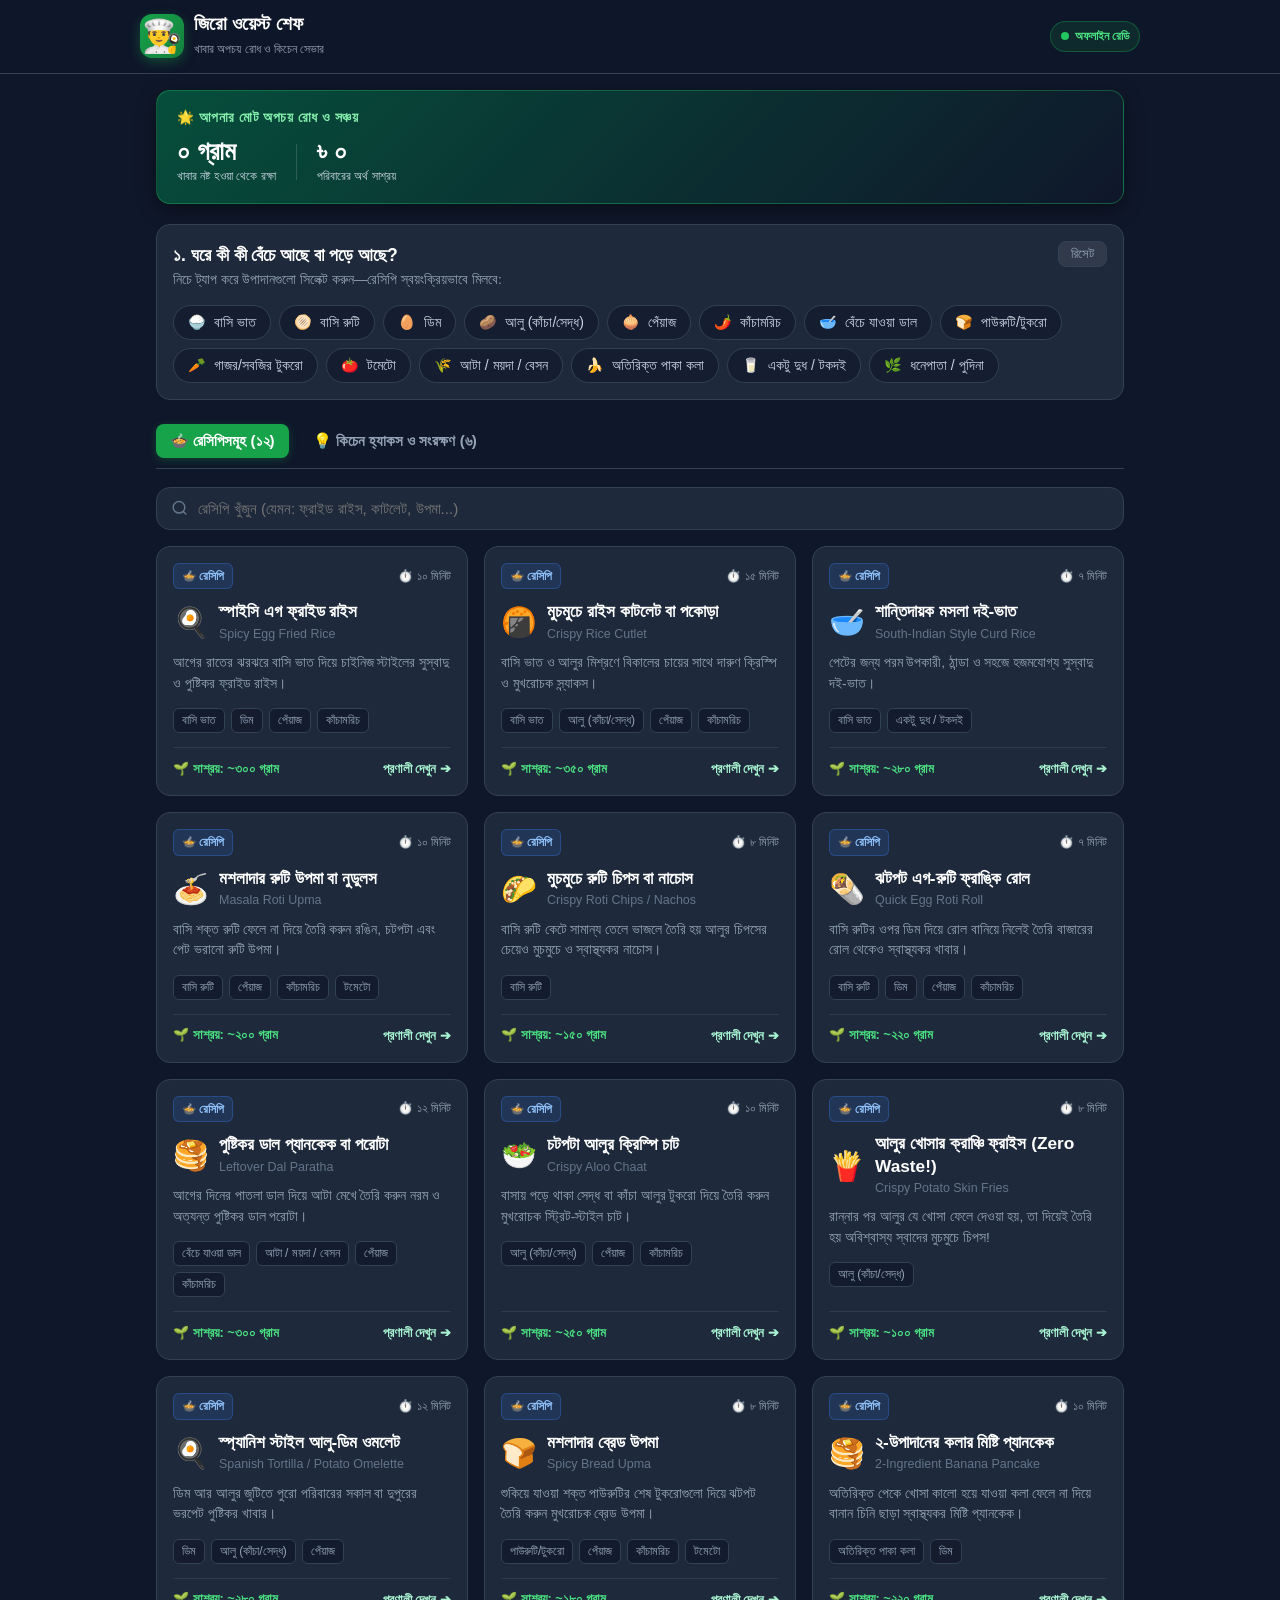
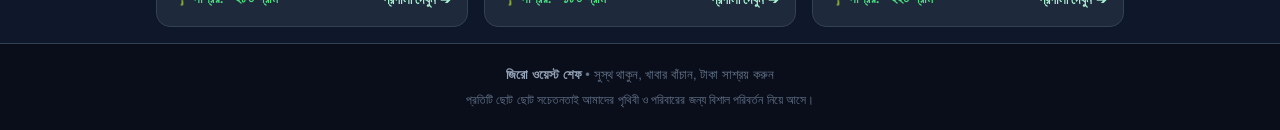
==== 2_ZeroWasteChef_App/index.html @ a6c72827 "feat: complete progressive web apps suite (FirstAid, ZeroWasteChef, WattSaver)" ====
<!DOCTYPE html>
<html lang="bn">
<head>
  <meta charset="UTF-8">
  <meta name="viewport" content="width=device-width, initial-scale=1.0, maximum-scale=1.0, user-scalable=no, viewport-fit=cover">
  <meta name="theme-color" content="#16a34a">
  <meta name="apple-mobile-web-app-capable" content="yes">
  <meta name="apple-mobile-web-app-status-bar-style" content="black-translucent">
  <meta name="description" content="বেঁচে যাওয়া খাবার দিয়ে ঝটপট পুষ্টিকর রেসিপি তৈরি ও অর্থ সাশ্রয়ের স্মার্ট নির্দেশিকা। ইন্টারনেট ছাড়াই সম্পূর্ণ অফলাইন।">
  <title>জিরো ওয়েস্ট শেফ | খাবার অপচয় রোধ ও রেসিপি</title>

  <!-- PWA Manifest & Icons -->
  <link rel="manifest" href="manifest.json">
  <link rel="icon" type="image/svg+xml" href="icons/favicon.svg">
  <link rel="apple-touch-icon" href="icons/icon-192.png">

  <!-- Stylesheet -->
  <link rel="stylesheet" href="style.css">
</head>
<body>
  <!-- Header Navigation -->
  <header class="app-header">
    <div class="header-container">
      <div class="logo-area">
        <div class="logo-icon">👨‍🍳</div>
        <div class="logo-text">
          <h1>জিরো ওয়েস্ট শেফ</h1>
          <span class="tagline">খাবার অপচয় রোধ ও কিচেন সেভার</span>
        </div>
      </div>

      <div class="header-actions">
        <span class="eco-badge" id="offlineBadge" title="ইন্টারনেট ছাড়াই চলবে">
          <span class="pulse-dot"></span> অফলাইন রেডি
        </span>
        <button id="installBtn" class="btn-install" style="display: none;">
          <svg width="16" height="16" viewBox="0 0 24 24" fill="none" stroke="currentColor" stroke-width="2">
            <path d="M21 15v4a2 2 0 0 1-2 2H5a2 2 0 0 1-2-2v-4"></path>
            <polyline points="7 10 12 15 17 10"></polyline>
            <line x1="12" y1="15" x2="12" y2="3"></line>
          </svg>
          <span>ইনস্টল</span>
        </button>
      </div>
    </div>
  </header>

  <main class="main-content">
    <!-- Lifetime Savings Card -->
    <section class="savings-banner">
      <div class="savings-card">
        <div class="savings-info">
          <span class="savings-label">🌟 আপনার মোট অপচয় রোধ ও সঞ্চয়</span>
          <div class="savings-numbers">
            <div class="stat-item">
              <span class="stat-value" id="totalGramsSaved">০ গ্রাম</span>
              <span class="stat-sub">খাবার নষ্ট হওয়া থেকে রক্ষা</span>
            </div>
            <div class="stat-divider"></div>
            <div class="stat-item">
              <span class="stat-value" id="totalTakaSaved">৳ ০</span>
              <span class="stat-sub">পরিবারের অর্থ সাশ্রয়</span>
            </div>
          </div>
        </div>
      </div>
    </section>

    <!-- Step 1: Ingredient Picker -->
    <section class="pantry-section">
      <div class="section-head">
        <div>
          <h2>১. ঘরে কী কী বেঁচে আছে বা পড়ে আছে?</h2>
          <p class="section-sub">নিচে ট্যাপ করে উপাদানগুলো সিলেক্ট করুন—রেসিপি স্বয়ংক্রিয়ভাবে মিলবে:</p>
        </div>
        <button id="resetIngredientsBtn" class="btn-reset" title="সব আনচেক করুন">রিসেট</button>
      </div>

      <!-- Ingredient Chips Grid -->
      <div class="ingredients-grid" id="ingredientsGrid">
        <!-- Rendered dynamically by app.js -->
      </div>

      <div class="selected-summary-bar" id="selectedSummaryBar" style="display: none;">
        <span id="selectedCountText">০টি উপকরণ নির্বাচিত</span>
        <span class="hint-text">নিচে রেসিপি দেখুন 👇</span>
      </div>
    </section>

    <!-- Main Navigation Tabs: Recipes vs Kitchen Hacks -->
    <div class="main-tabs">
      <button class="tab-btn active" id="tabRecipesBtn">🍲 রেসিপিসমূহ (<span id="recipeCountBadge">১২</span>)</button>
      <button class="tab-btn" id="tabHacksBtn">💡 কিচেন হ্যাকস ও সংরক্ষণ (৬)</button>
    </div>

    <!-- Section: Recipes List View -->
    <section class="recipes-section" id="recipesSection">
      <!-- Search & Filter Bar -->
      <div class="filter-bar">
        <div class="search-input-wrap">
          <svg class="search-icon" width="18" height="18" viewBox="0 0 24 24" fill="none" stroke="currentColor" stroke-width="2">
            <circle cx="11" cy="11" r="8"></circle>
            <line x1="21" y1="21" x2="16.65" y2="16.65"></line>
          </svg>
          <input type="search" id="recipeSearch" placeholder="রেসিপি খুঁজুন (যেমন: ফ্রাইড রাইস, কাটলেট, উপমা...)" autocomplete="off">
        </div>
      </div>

      <div class="recipes-grid" id="recipesGrid">
        <!-- Rendered dynamically by app.js -->
      </div>

      <!-- Empty State -->
      <div class="no-recipes" id="noRecipes" style="display: none;">
        <div class="no-recipes-icon">🔍</div>
        <h3>কোনো রেসিপি মেলেনি</h3>
        <p>অন্য কোনো উপাদান নির্বাচন করুন অথবা সব উপাদান রিসেট করে সমস্ত রেসিপি দেখুন।</p>
        <button class="btn-view-all" id="btnViewAll">সমস্ত রেসিপি দেখুন</button>
      </div>
    </section>

    <!-- Section: Kitchen Hacks View (Initially Hidden) -->
    <section class="hacks-section" id="hacksSection" style="display: none;">
      <div class="hacks-intro">
        <h3>খাবার দীর্ঘদিন ভালো রাখার ঘরোয়া জাদুকরী টিপস</h3>
        <p>সঠিক উপায়ে সংরক্ষণ করলে খাবার পচে না এবং অপচয় শতভাগ কমানো সম্ভব:</p>
      </div>
      <div class="hacks-grid" id="hacksGrid">
        <!-- Injected dynamically -->
      </div>
    </section>
  </main>

  <!-- Recipe Details Modal -->
  <div class="modal-overlay" id="recipeModal" aria-hidden="true">
    <div class="modal-card">
      <div class="modal-header">
        <div class="modal-title-wrap">
          <span class="modal-icon" id="modalRecipeIcon">🍳</span>
          <div>
            <h3 class="modal-title" id="modalRecipeTitle">স্পাইসি এগ ফ্রাইড রাইস</h3>
            <span class="modal-sub" id="modalRecipeSub">Spicy Egg Fried Rice</span>
          </div>
        </div>
        <button class="modal-close" id="modalCloseBtn">✕</button>
      </div>

      <div class="modal-meta-bar">
        <div class="meta-item">⏱️ <span id="modalRecipeTime">১০ মিনিট</span></div>
        <div class="meta-item">⚡ <span id="modalRecipeDiff">সহজ</span></div>
        <div class="meta-item highlight-green">🌱 <span id="modalRecipeSaved">৩০০ গ্রাম সাশ্রয়</span></div>
      </div>

      <!-- Audio Reader Bar -->
      <div class="modal-audio-bar">
        <span>🔊 বাংলায় রান্নার নিয়ম শুনুন:</span>
        <button id="recipeVoiceBtn" class="btn-voice">
          <span class="voice-btn-text">শুনুন</span>
        </button>
      </div>

      <div class="modal-body">
        <p class="recipe-desc" id="modalRecipeDesc"></p>

        <!-- Required Ingredients -->
        <div class="recipe-block">
          <h4>🛒 প্রয়োজনীয় উপকরণ:</h4>
          <ul class="ingredients-needed-list" id="modalIngredientsList"></ul>
        </div>

        <!-- Step by Step instructions -->
        <div class="recipe-block">
          <h4>👨‍🍳 ধাপে ধাপে তৈরির নিয়ম:</h4>
          <ol class="steps-ordered-list" id="modalStepsList"></ol>
        </div>

        <!-- Pro Tip Box -->
        <div class="pro-tip-box" id="modalProTipBox">
          <strong>💡 শেফের স্পেশাল টিপ:</strong>
          <span id="modalProTipText"></span>
        </div>
      </div>

      <div class="modal-footer">
        <button class="btn-cook-done" id="btnCookDone">
          <span>🎉 আমি রান্না করেছি! (সাশ্রয় পয়েন্ট যোগ করুন)</span>
        </button>
      </div>
    </div>
  </div>

  <!-- PWA Install Banner -->
  <div class="install-banner" id="installBanner" style="display: none;">
    <div class="install-banner-content">
      <img src="icons/icon-192.png" alt="App Icon" class="install-banner-img">
      <div>
        <strong>মোবাইলে অ্যাপ ইনস্টল করুন</strong>
        <p>ইন্টারনেট ছাড়াই এক ক্লিকে কিচেনে ব্যবহারের জন্য</p>
      </div>
    </div>
    <div class="install-banner-actions">
      <button id="bannerInstallBtn" class="btn-banner-install">ইনস্টল</button>
      <button id="bannerDismissBtn" class="btn-banner-dismiss">পরে</button>
    </div>
  </div>

  <!-- Success Toast Notification -->
  <div class="toast-notice" id="toastNotice"></div>

  <!-- Footer -->
  <footer class="app-footer">
    <p><strong>জিরো ওয়েস্ট শেফ</strong> • সুস্থ থাকুন, খাবার বাঁচান, টাকা সাশ্রয় করুন</p>
    <p class="disclaimer">প্রতিটি ছোট ছোট সচেতনতাই আমাদের পৃথিবী ও পরিবারের জন্য বিশাল পরিবর্তন নিয়ে আসে।</p>
  </footer>

  <!-- Scripts -->
  <script src="recipes.js"></script>
  <script src="app.js"></script>
</body>
</html>
---- 2_ZeroWasteChef_App/style.css ----
/* --- Root Theme & Design Tokens --- */
:root {
  --primary: #16a34a;
  --primary-dark: #15803d;
  --primary-light: #dcfce7;
  --accent: #f59e0b;
  --accent-light: #fef3c7;

  --bg-dark: #0f172a;
  --bg-card: #1e293b;
  --bg-card-hover: #334155;
  --border-color: #334155;
  
  --text-main: #f8fafc;
  --text-muted: #94a3b8;
  --text-dim: #64748b;

  --radius-sm: 8px;
  --radius-md: 14px;
  --radius-lg: 20px;
  --font-family: 'Hind Siliguri', 'Kalpurush', 'SolaimanLipi', -apple-system, BlinkMacSystemFont, 'Segoe UI', Roboto, sans-serif;
}

/* --- Reset & Global --- */
* {
  box-sizing: border-box;
  margin: 0;
  padding: 0;
  -webkit-tap-highlight-color: rgba(22, 163, 74, 0.2);
  touch-action: manipulation;
}

html {
  overscroll-behavior-y: contain;
}

body {
  font-family: var(--font-family);
  background-color: var(--bg-dark);
  color: var(--text-main);
  line-height: 1.6;
  min-height: 100vh;
  min-height: -webkit-fill-available;
  display: flex;
  flex-direction: column;
  padding-bottom: env(safe-area-inset-bottom);
}

/* --- Header --- */
.app-header {
  background: rgba(15, 23, 42, 0.95);
  backdrop-filter: blur(12px);
  position: sticky;
  top: 0;
  z-index: 100;
  border-bottom: 1px solid var(--border-color);
  padding: 12px 16px;
}

.header-container {
  max-width: 1000px;
  margin: 0 auto;
  display: flex;
  align-items: center;
  justify-content: space-between;
}

.logo-area {
  display: flex;
  align-items: center;
  gap: 10px;
}

.logo-icon {
  font-size: 2rem;
  width: 44px;
  height: 44px;
  background: linear-gradient(135deg, var(--primary), var(--primary-dark));
  border-radius: 12px;
  display: flex;
  align-items: center;
  justify-content: center;
  box-shadow: 0 4px 12px rgba(22, 163, 74, 0.35);
}

.logo-text h1 {
  font-size: 1.2rem;
  font-weight: 700;
  color: white;
  line-height: 1.2;
}

.logo-text .tagline {
  font-size: 0.78rem;
  color: var(--text-muted);
}

.header-actions {
  display: flex;
  align-items: center;
  gap: 10px;
}

.eco-badge {
  display: inline-flex;
  align-items: center;
  gap: 6px;
  background: rgba(22, 163, 74, 0.15);
  border: 1px solid rgba(22, 163, 74, 0.4);
  color: #4ade80;
  font-size: 0.75rem;
  font-weight: 600;
  padding: 5px 10px;
  border-radius: 20px;
}

.pulse-dot {
  width: 8px;
  height: 8px;
  background-color: #22c55e;
  border-radius: 50%;
  animation: pulse 2s infinite;
}

@keyframes pulse {
  0% { transform: scale(0.9); opacity: 0.8; }
  50% { transform: scale(1.3); opacity: 1; }
  100% { transform: scale(0.9); opacity: 0.8; }
}

.btn-install {
  display: inline-flex;
  align-items: center;
  gap: 6px;
  background: var(--primary);
  color: white;
  border: none;
  font-family: inherit;
  font-size: 0.82rem;
  font-weight: 600;
  padding: 6px 14px;
  border-radius: 20px;
  cursor: pointer;
  box-shadow: 0 2px 8px rgba(22, 163, 74, 0.3);
}

/* --- Main Layout --- */
.main-content {
  flex: 1;
  max-width: 1000px;
  margin: 0 auto;
  width: 100%;
  padding: 16px;
}

/* --- Savings Banner --- */
.savings-banner {
  margin-bottom: 20px;
}

.savings-card {
  background: linear-gradient(135deg, #064e3b, #0f172a);
  border: 1px solid rgba(34, 197, 94, 0.35);
  border-radius: var(--radius-md);
  padding: 16px 20px;
  box-shadow: 0 6px 20px rgba(0, 0, 0, 0.4);
}

.savings-label {
  font-size: 0.85rem;
  font-weight: 600;
  color: #86efac;
  text-transform: uppercase;
  letter-spacing: 0.5px;
  display: block;
  margin-bottom: 8px;
}

.savings-numbers {
  display: flex;
  align-items: center;
  gap: 20px;
  flex-wrap: wrap;
}

.stat-item {
  display: flex;
  flex-direction: column;
}

.stat-value {
  font-size: 1.6rem;
  font-weight: 800;
  color: #ffffff;
  line-height: 1.2;
}

.stat-sub {
  font-size: 0.78rem;
  color: #cbd5e1;
}

.stat-divider {
  width: 1px;
  height: 36px;
  background: rgba(255, 255, 255, 0.15);
}

/* --- Pantry & Ingredients Selector --- */
.pantry-section {
  background: var(--bg-card);
  border: 1px solid var(--border-color);
  border-radius: var(--radius-md);
  padding: 16px;
  margin-bottom: 24px;
}

.section-head {
  display: flex;
  align-items: flex-start;
  justify-content: space-between;
  gap: 10px;
  margin-bottom: 14px;
}

.section-head h2 {
  font-size: 1.1rem;
  color: white;
  font-weight: 600;
}

.section-sub {
  font-size: 0.85rem;
  color: var(--text-muted);
}

.btn-reset {
  background: rgba(255, 255, 255, 0.08);
  color: var(--text-muted);
  border: 1px solid var(--border-color);
  font-family: inherit;
  font-size: 0.8rem;
  padding: 4px 12px;
  border-radius: 8px;
  cursor: pointer;
  flex-shrink: 0;
}

.btn-reset:hover {
  background: rgba(239, 68, 68, 0.2);
  color: #f87171;
  border-color: rgba(239, 68, 68, 0.4);
}

.ingredients-grid {
  display: flex;
  flex-wrap: wrap;
  gap: 8px;
}

.ing-chip {
  background: rgba(15, 23, 42, 0.6);
  border: 1.5px solid var(--border-color);
  color: #cbd5e1;
  border-radius: 30px;
  padding: 8px 14px;
  font-family: inherit;
  font-size: 0.88rem;
  font-weight: 500;
  cursor: pointer;
  display: inline-flex;
  align-items: center;
  gap: 8px;
  transition: all 0.18s ease;
  user-select: none;
}

.ing-chip:hover {
  border-color: rgba(34, 197, 94, 0.5);
  background: rgba(34, 197, 94, 0.08);
}

.ing-chip.selected {
  background: var(--primary);
  border-color: var(--primary);
  color: white;
  font-weight: 600;
  box-shadow: 0 2px 10px rgba(22, 163, 74, 0.4);
}

.ing-chip .chip-check {
  font-size: 0.75rem;
  background: rgba(255, 255, 255, 0.25);
  width: 18px;
  height: 18px;
  border-radius: 50%;
  display: none;
  align-items: center;
  justify-content: center;
}

.ing-chip.selected .chip-check {
  display: inline-flex;
}

.selected-summary-bar {
  margin-top: 14px;
  background: rgba(22, 163, 74, 0.12);
  border: 1px solid rgba(22, 163, 74, 0.3);
  padding: 8px 12px;
  border-radius: var(--radius-sm);
  display: flex;
  align-items: center;
  justify-content: space-between;
  font-size: 0.85rem;
  color: #86efac;
  font-weight: 600;
}

.hint-text {
  font-size: 0.8rem;
  color: #cbd5e1;
  font-weight: normal;
}

/* --- Main Tabs --- */
.main-tabs {
  display: flex;
  gap: 10px;
  margin-bottom: 18px;
  border-bottom: 1px solid var(--border-color);
  padding-bottom: 10px;
}

.tab-btn {
  background: transparent;
  color: var(--text-muted);
  border: none;
  font-family: inherit;
  font-size: 0.95rem;
  font-weight: 600;
  padding: 8px 14px;
  border-radius: 8px;
  cursor: pointer;
  transition: all 0.2s;
}

.tab-btn:hover {
  color: white;
  background: rgba(255, 255, 255, 0.05);
}

.tab-btn.active {
  background: var(--primary);
  color: white;
  box-shadow: 0 2px 8px rgba(22, 163, 74, 0.3);
}

/* --- Filter & Search --- */
.filter-bar {
  margin-bottom: 16px;
}

.search-input-wrap {
  position: relative;
  display: flex;
  align-items: center;
  background: var(--bg-card);
  border: 1.5px solid var(--border-color);
  border-radius: var(--radius-md);
  padding: 6px 14px;
}

.search-input-wrap:focus-within {
  border-color: var(--primary);
  box-shadow: 0 0 0 3px rgba(22, 163, 74, 0.2);
}

.search-icon {
  color: var(--text-dim);
  margin-right: 10px;
}

.search-input-wrap input {
  width: 100%;
  background: transparent;
  border: none;
  outline: none;
  color: white;
  font-family: inherit;
  font-size: 0.95rem;
  padding: 6px 0;
}

/* --- Recipe Cards Grid --- */
.recipes-grid {
  display: grid;
  grid-template-columns: repeat(auto-fill, minmax(280px, 1fr));
  gap: 16px;
}

.recipe-card {
  background: var(--bg-card);
  border: 1.5px solid var(--border-color);
  border-radius: var(--radius-md);
  padding: 16px;
  display: flex;
  flex-direction: column;
  justify-content: space-between;
  cursor: pointer;
  transition: transform 0.2s, border-color 0.2s, box-shadow 0.2s;
  position: relative;
}

.recipe-card:hover {
  transform: translateY(-3px);
  border-color: rgba(34, 197, 94, 0.6);
  box-shadow: 0 6px 20px rgba(0, 0, 0, 0.4);
}

.card-badge-row {
  display: flex;
  align-items: center;
  justify-content: space-between;
  margin-bottom: 10px;
}

.match-badge {
  font-size: 0.72rem;
  font-weight: 700;
  padding: 3px 8px;
  border-radius: 6px;
}

.badge-full {
  background: rgba(34, 197, 94, 0.2);
  color: #4ade80;
  border: 1px solid rgba(34, 197, 94, 0.4);
}

.badge-partial {
  background: rgba(245, 158, 11, 0.2);
  color: #fbbf24;
  border: 1px solid rgba(245, 158, 11, 0.4);
}

.badge-all {
  background: rgba(59, 130, 246, 0.15);
  color: #93c5fd;
  border: 1px solid rgba(59, 130, 246, 0.3);
}

.time-badge {
  font-size: 0.75rem;
  color: var(--text-muted);
}

.recipe-header-title {
  display: flex;
  align-items: center;
  gap: 10px;
  margin-bottom: 8px;
}

.recipe-icon {
  font-size: 1.8rem;
}

.recipe-card h3 {
  font-size: 1.08rem;
  font-weight: 600;
  color: white;
  line-height: 1.3;
}

.recipe-sub {
  font-size: 0.78rem;
  color: var(--text-dim);
  display: block;
  margin-top: 2px;
}

.card-recipe-desc {
  font-size: 0.85rem;
  color: var(--text-muted);
  line-height: 1.5;
  margin-bottom: 14px;
}

.card-ingredients-tags {
  display: flex;
  flex-wrap: wrap;
  gap: 6px;
  margin-bottom: 14px;
}

.ing-tag {
  font-size: 0.75rem;
  padding: 2px 8px;
  border-radius: 6px;
  background: rgba(15, 23, 42, 0.7);
  border: 1px solid var(--border-color);
  color: #94a3b8;
}

.ing-tag.matched {
  background: rgba(34, 197, 94, 0.15);
  border-color: rgba(34, 197, 94, 0.4);
  color: #86efac;
  font-weight: 600;
}

.card-bottom-row {
  display: flex;
  align-items: center;
  justify-content: space-between;
  border-top: 1px solid rgba(255, 255, 255, 0.08);
  padding-top: 10px;
}

.savings-tag {
  font-size: 0.8rem;
  color: #4ade80;
  font-weight: 600;
}

.view-recipe-btn {
  font-size: 0.82rem;
  font-weight: 600;
  color: #a7f3d0;
  display: flex;
  align-items: center;
  gap: 4px;
}

/* --- Empty Results --- */
.no-recipes {
  text-align: center;
  padding: 40px 20px;
  background: var(--bg-card);
  border-radius: var(--radius-md);
  border: 1px dashed var(--border-color);
}

.no-recipes-icon {
  font-size: 2.5rem;
  margin-bottom: 10px;
}

.btn-view-all {
  margin-top: 14px;
  background: var(--primary);
  color: white;
  border: none;
  font-family: inherit;
  font-weight: 600;
  padding: 8px 18px;
  border-radius: var(--radius-sm);
  cursor: pointer;
}

/* --- Kitchen Hacks Grid --- */
.hacks-intro {
  margin-bottom: 16px;
}

.hacks-intro h3 {
  font-size: 1.15rem;
  color: white;
}

.hacks-intro p {
  font-size: 0.86rem;
  color: var(--text-muted);
}

.hacks-grid {
  display: grid;
  grid-template-columns: repeat(auto-fill, minmax(280px, 1fr));
  gap: 14px;
}

.hack-card {
  background: var(--bg-card);
  border: 1px solid var(--border-color);
  border-radius: var(--radius-md);
  padding: 16px;
  border-left: 4px solid var(--accent);
}

.hack-header {
  display: flex;
  align-items: center;
  gap: 10px;
  margin-bottom: 8px;
}

.hack-icon {
  font-size: 1.5rem;
}

.hack-header h4 {
  font-size: 1rem;
  color: white;
  font-weight: 600;
}

.hack-card p {
  font-size: 0.88rem;
  color: #cbd5e1;
  line-height: 1.5;
}

/* --- Recipe Modal --- */
.modal-overlay {
  position: fixed;
  inset: 0;
  background: rgba(0, 0, 0, 0.75);
  backdrop-filter: blur(8px);
  z-index: 1000;
  display: none;
  align-items: flex-end;
  justify-content: center;
  opacity: 0;
  transition: opacity 0.25s ease;
}

.modal-overlay.active {
  display: flex;
  opacity: 1;
}

.modal-card {
  background: #1e293b;
  width: 100%;
  max-width: 760px;
  max-height: 90vh;
  border-radius: 24px 24px 0 0;
  border: 1px solid var(--border-color);
  border-bottom: none;
  display: flex;
  flex-direction: column;
  overflow: hidden;
  transform: translateY(40px);
  transition: transform 0.25s cubic-bezier(0.16, 1, 0.3, 1);
  box-shadow: 0 -10px 30px rgba(0, 0, 0, 0.6);
  padding-bottom: env(safe-area-inset-bottom);
}

.modal-overlay.active .modal-card {
  transform: translateY(0);
}

@media (min-width: 768px) {
  .modal-overlay {
    align-items: center;
    padding: 20px;
  }
  .modal-card {
    border-radius: 20px;
    border-bottom: 1px solid var(--border-color);
    max-height: 85vh;
  }
}

.modal-header {
  padding: 16px 20px;
  background: #0f172a;
  border-bottom: 1px solid var(--border-color);
  display: flex;
  align-items: flex-start;
  justify-content: space-between;
}

.modal-title-wrap {
  display: flex;
  align-items: center;
  gap: 12px;
}

.modal-icon {
  font-size: 2.2rem;
  width: 52px;
  height: 52px;
  background: rgba(22, 163, 74, 0.15);
  border-radius: 14px;
  display: flex;
  align-items: center;
  justify-content: center;
  border: 1px solid rgba(22, 163, 74, 0.3);
}

.modal-title {
  font-size: 1.22rem;
  color: white;
  line-height: 1.3;
}

.modal-sub {
  font-size: 0.8rem;
  color: var(--text-dim);
}

.modal-close {
  background: var(--bg-card);
  border: 1px solid var(--border-color);
  color: var(--text-muted);
  width: 36px;
  height: 36px;
  border-radius: 50%;
  font-size: 1rem;
  cursor: pointer;
  display: flex;
  align-items: center;
  justify-content: center;
}

.modal-close:hover {
  background: #ef4444;
  color: white;
  border-color: #ef4444;
}

.modal-meta-bar {
  background: #172033;
  padding: 8px 20px;
  display: flex;
  gap: 16px;
  font-size: 0.85rem;
  color: #cbd5e1;
  border-bottom: 1px solid var(--border-color);
}

.meta-item.highlight-green {
  color: #4ade80;
  font-weight: 600;
}

.modal-audio-bar {
  background: #141d2e;
  padding: 8px 20px;
  border-bottom: 1px solid var(--border-color);
  display: flex;
  align-items: center;
  justify-content: space-between;
  font-size: 0.85rem;
  color: var(--text-muted);
}

.btn-voice {
  background: linear-gradient(135deg, var(--primary), var(--primary-dark));
  color: white;
  border: none;
  padding: 5px 14px;
  border-radius: 20px;
  font-family: inherit;
  font-size: 0.82rem;
  font-weight: 600;
  cursor: pointer;
}

.modal-body {
  padding: 20px;
  overflow-y: auto;
  flex: 1;
  display: flex;
  flex-direction: column;
  gap: 18px;
}

.recipe-desc {
  font-size: 0.92rem;
  color: #cbd5e1;
  background: rgba(15, 23, 42, 0.5);
  padding: 10px 14px;
  border-radius: var(--radius-sm);
  border-left: 3px solid var(--primary);
}

.recipe-block h4 {
  font-size: 1rem;
  color: white;
  margin-bottom: 8px;
}

.ingredients-needed-list {
  list-style: none;
  display: flex;
  flex-direction: column;
  gap: 6px;
  font-size: 0.9rem;
  color: #e2e8f0;
}

.ingredients-needed-list li {
  position: relative;
  padding-left: 20px;
}

.ingredients-needed-list li::before {
  content: "•";
  position: absolute;
  left: 6px;
  color: #4ade80;
  font-size: 1.2rem;
  line-height: 1;
}

.steps-ordered-list {
  padding-left: 20px;
  display: flex;
  flex-direction: column;
  gap: 8px;
  font-size: 0.9rem;
  color: #e2e8f0;
}

.steps-ordered-list li::marker {
  color: #4ade80;
  font-weight: 700;
}

.pro-tip-box {
  background: rgba(245, 158, 11, 0.12);
  border: 1px solid rgba(245, 158, 11, 0.3);
  padding: 12px 14px;
  border-radius: var(--radius-sm);
  font-size: 0.88rem;
  color: #fde68a;
}

.pro-tip-box strong {
  display: block;
  margin-bottom: 2px;
  color: #fbbf24;
}

.modal-footer {
  padding: 14px 20px;
  background: #0f172a;
  border-top: 1px solid var(--border-color);
}

.btn-cook-done {
  width: 100%;
  background: linear-gradient(135deg, var(--primary), var(--primary-dark));
  color: white;
  border: none;
  font-family: inherit;
  font-size: 0.98rem;
  font-weight: 700;
  padding: 12px;
  border-radius: var(--radius-sm);
  cursor: pointer;
  box-shadow: 0 4px 14px rgba(22, 163, 74, 0.4);
  transition: transform 0.15s;
}

.btn-cook-done:hover {
  transform: translateY(-2px);
}

/* --- Double-Back Toast & Success Notices --- */
.toast-notice {
  position: fixed;
  bottom: 85px;
  left: 50%;
  transform: translateX(-50%) translateY(20px);
  background: rgba(15, 23, 42, 0.95);
  border: 1.5px solid var(--primary);
  color: #ffffff;
  padding: 10px 22px;
  border-radius: 30px;
  font-size: 0.9rem;
  font-weight: 600;
  box-shadow: 0 10px 30px rgba(0, 0, 0, 0.7);
  z-index: 9999;
  opacity: 0;
  pointer-events: none;
  transition: opacity 0.25s ease, transform 0.25s cubic-bezier(0.16, 1, 0.3, 1);
  white-space: nowrap;
  backdrop-filter: blur(10px);
}

.toast-notice.show {
  opacity: 1;
  transform: translateX(-50%) translateY(0);
}

/* --- PWA Install Banner --- */
.install-banner {
  position: fixed;
  bottom: 16px;
  left: 16px;
  right: 16px;
  max-width: 500px;
  margin: 0 auto;
  background: #1e293b;
  border: 1px solid var(--primary);
  border-radius: var(--radius-md);
  padding: 12px 16px;
  display: flex;
  align-items: center;
  justify-content: space-between;
  box-shadow: 0 8px 30px rgba(0, 0, 0, 0.6);
  z-index: 99;
}

.install-banner-content {
  display: flex;
  align-items: center;
  gap: 12px;
}

.install-banner-img {
  width: 44px;
  height: 44px;
  border-radius: 10px;
}

.install-banner-content strong {
  font-size: 0.95rem;
  color: white;
  display: block;
}

.install-banner-content p {
  font-size: 0.78rem;
  color: var(--text-muted);
}

.install-banner-actions {
  display: flex;
  gap: 8px;
}

.btn-banner-install {
  background: var(--primary);
  color: white;
  border: none;
  font-family: inherit;
  font-size: 0.85rem;
  font-weight: 600;
  padding: 6px 14px;
  border-radius: var(--radius-sm);
  cursor: pointer;
}

.btn-banner-dismiss {
  background: transparent;
  color: var(--text-dim);
  border: none;
  font-family: inherit;
  font-size: 0.82rem;
  padding: 6px 8px;
  cursor: pointer;
}

/* --- Footer --- */
.app-footer {
  margin-top: auto;
  background: #090e1a;
  border-top: 1px solid var(--border-color);
  padding: 20px 16px;
  text-align: center;
  font-size: 0.82rem;
  color: var(--text-dim);
}

.app-footer strong {
  color: var(--text-muted);
}

.disclaimer {
  margin-top: 6px;
  font-size: 0.75rem;
  color: #64748b;
  max-width: 600px;
  margin-left: auto;
  margin-right: auto;
}
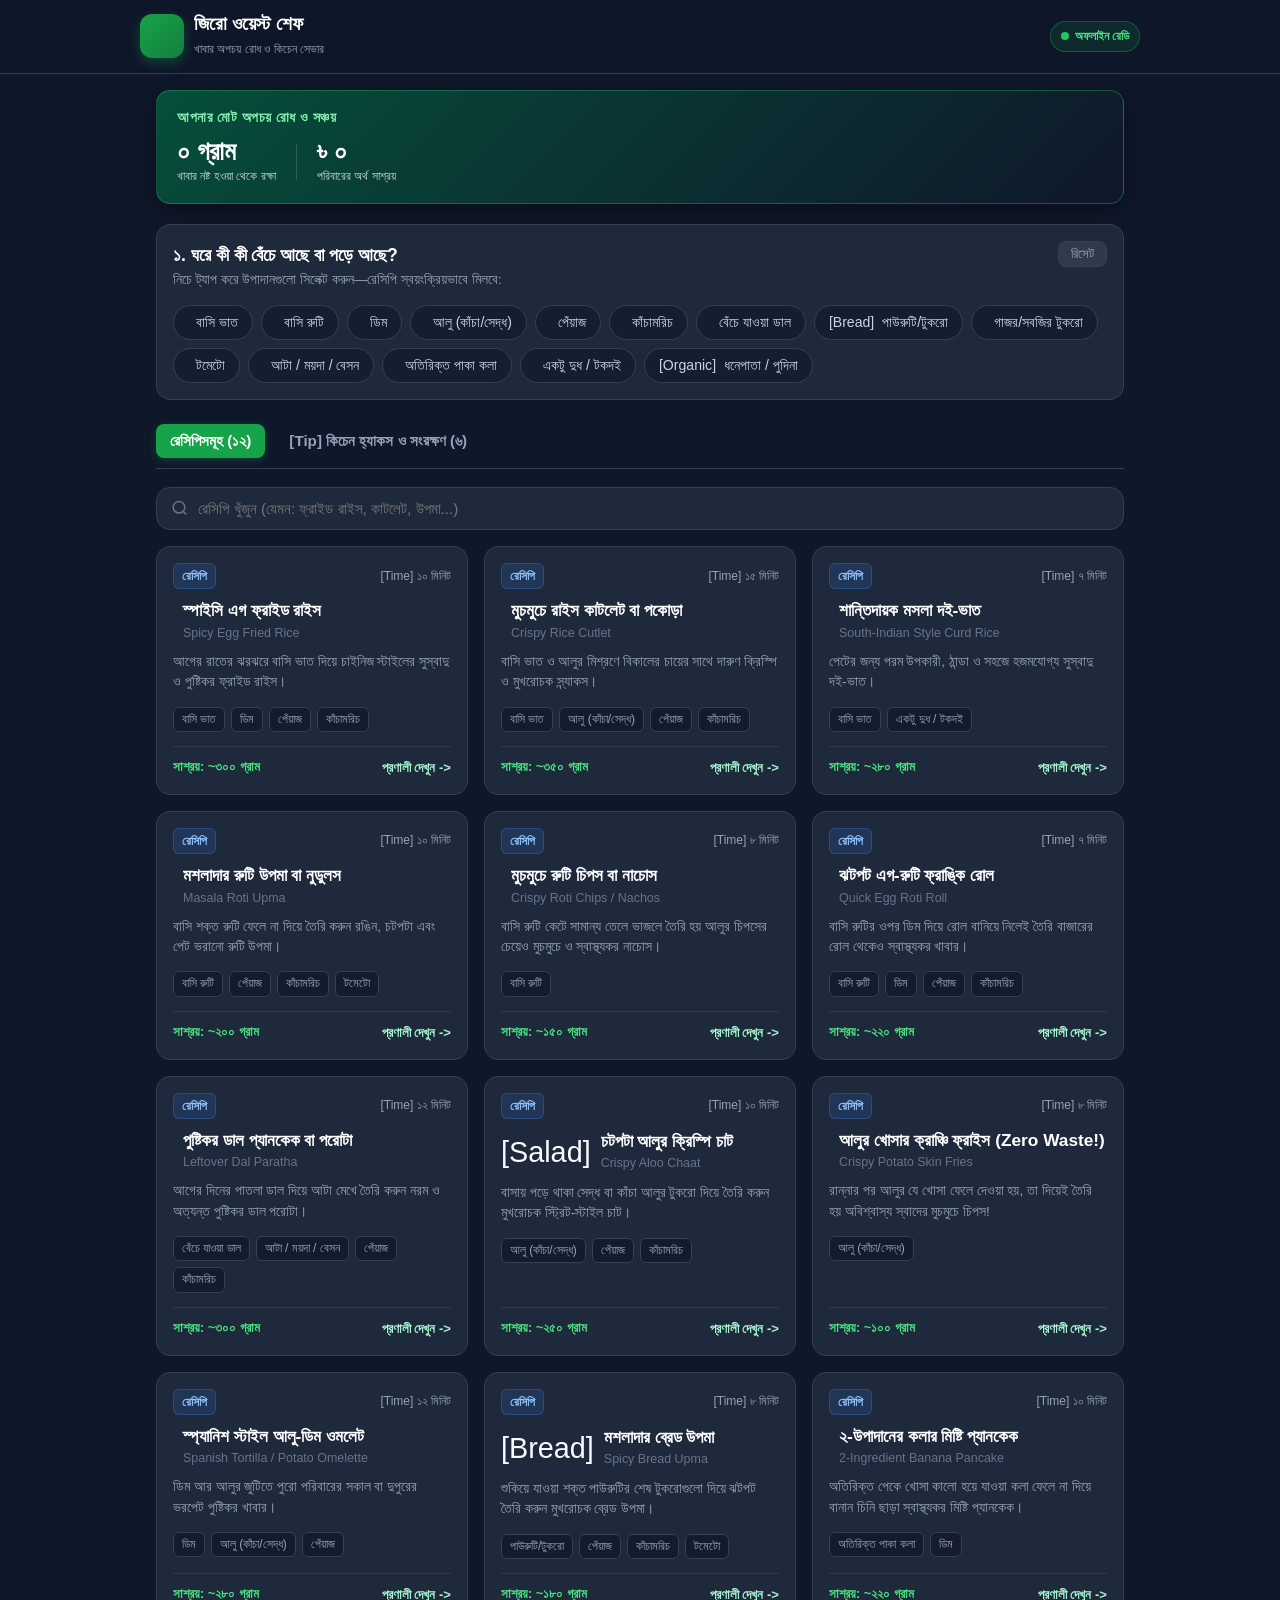
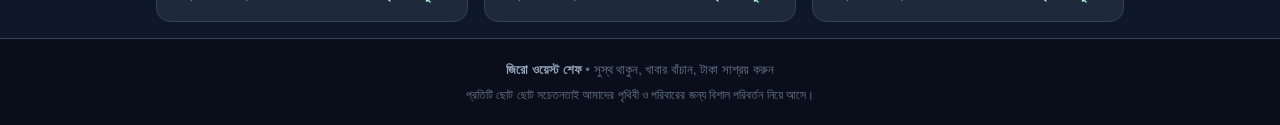
==== commit c265e563: "chore: remove emojis and dingbats across project codebase" ====
--- a/2_ZeroWasteChef_App/index.html
+++ b/2_ZeroWasteChef_App/index.html
@@ -22,7 +22,7 @@
   <header class="app-header">
     <div class="header-container">
       <div class="logo-area">
-        <div class="logo-icon">👨‍🍳</div>
+        <div class="logo-icon">‍</div>
         <div class="logo-text">
           <h1>জিরো ওয়েস্ট শেফ</h1>
           <span class="tagline">খাবার অপচয় রোধ ও কিচেন সেভার</span>
@@ -50,7 +50,7 @@
     <section class="savings-banner">
       <div class="savings-card">
         <div class="savings-info">
-          <span class="savings-label">🌟 আপনার মোট অপচয় রোধ ও সঞ্চয়</span>
+          <span class="savings-label">আপনার মোট অপচয় রোধ ও সঞ্চয়</span>
           <div class="savings-numbers">
             <div class="stat-item">
               <span class="stat-value" id="totalGramsSaved">০ গ্রাম</span>
@@ -83,14 +83,14 @@
 
       <div class="selected-summary-bar" id="selectedSummaryBar" style="display: none;">
         <span id="selectedCountText">০টি উপকরণ নির্বাচিত</span>
-        <span class="hint-text">নিচে রেসিপি দেখুন 👇</span>
+        <span class="hint-text">নিচে রেসিপি দেখুন v</span>
       </div>
     </section>
 
     <!-- Main Navigation Tabs: Recipes vs Kitchen Hacks -->
     <div class="main-tabs">
-      <button class="tab-btn active" id="tabRecipesBtn">🍲 রেসিপিসমূহ (<span id="recipeCountBadge">১২</span>)</button>
-      <button class="tab-btn" id="tabHacksBtn">💡 কিচেন হ্যাকস ও সংরক্ষণ (৬)</button>
+      <button class="tab-btn active" id="tabRecipesBtn"> রেসিপিসমূহ (<span id="recipeCountBadge">১২</span>)</button>
+      <button class="tab-btn" id="tabHacksBtn">[Tip] কিচেন হ্যাকস ও সংরক্ষণ (৬)</button>
     </div>
 
     <!-- Section: Recipes List View -->
@@ -112,7 +112,7 @@
 
       <!-- Empty State -->
       <div class="no-recipes" id="noRecipes" style="display: none;">
-        <div class="no-recipes-icon">🔍</div>
+        <div class="no-recipes-icon"></div>
         <h3>কোনো রেসিপি মেলেনি</h3>
         <p>অন্য কোনো উপাদান নির্বাচন করুন অথবা সব উপাদান রিসেট করে সমস্ত রেসিপি দেখুন।</p>
         <button class="btn-view-all" id="btnViewAll">সমস্ত রেসিপি দেখুন</button>
@@ -136,24 +136,24 @@
     <div class="modal-card">
       <div class="modal-header">
         <div class="modal-title-wrap">
-          <span class="modal-icon" id="modalRecipeIcon">🍳</span>
+          <span class="modal-icon" id="modalRecipeIcon"></span>
           <div>
             <h3 class="modal-title" id="modalRecipeTitle">স্পাইসি এগ ফ্রাইড রাইস</h3>
             <span class="modal-sub" id="modalRecipeSub">Spicy Egg Fried Rice</span>
           </div>
         </div>
-        <button class="modal-close" id="modalCloseBtn">✕</button>
+        <button class="modal-close" id="modalCloseBtn"></button>
       </div>
 
       <div class="modal-meta-bar">
-        <div class="meta-item">⏱️ <span id="modalRecipeTime">১০ মিনিট</span></div>
-        <div class="meta-item">⚡ <span id="modalRecipeDiff">সহজ</span></div>
-        <div class="meta-item highlight-green">🌱 <span id="modalRecipeSaved">৩০০ গ্রাম সাশ্রয়</span></div>
+        <div class="meta-item">[Time] <span id="modalRecipeTime">১০ মিনিট</span></div>
+        <div class="meta-item"><span id="modalRecipeDiff">সহজ</span></div>
+        <div class="meta-item highlight-green"><span id="modalRecipeSaved">৩০০ গ্রাম সাশ্রয়</span></div>
       </div>
 
       <!-- Audio Reader Bar -->
       <div class="modal-audio-bar">
-        <span>🔊 বাংলায় রান্নার নিয়ম শুনুন:</span>
+        <span>বাংলায় রান্নার নিয়ম শুনুন:</span>
         <button id="recipeVoiceBtn" class="btn-voice">
           <span class="voice-btn-text">শুনুন</span>
         </button>
@@ -164,26 +164,26 @@
 
         <!-- Required Ingredients -->
         <div class="recipe-block">
-          <h4>🛒 প্রয়োজনীয় উপকরণ:</h4>
+          <h4>প্রয়োজনীয় উপকরণ:</h4>
           <ul class="ingredients-needed-list" id="modalIngredientsList"></ul>
         </div>
 
         <!-- Step by Step instructions -->
         <div class="recipe-block">
-          <h4>👨‍🍳 ধাপে ধাপে তৈরির নিয়ম:</h4>
+          <h4>‍ ধাপে ধাপে তৈরির নিয়ম:</h4>
           <ol class="steps-ordered-list" id="modalStepsList"></ol>
         </div>
 
         <!-- Pro Tip Box -->
         <div class="pro-tip-box" id="modalProTipBox">
-          <strong>💡 শেফের স্পেশাল টিপ:</strong>
+          <strong>শেফের স্পেশাল টিপ:</strong>
           <span id="modalProTipText"></span>
         </div>
       </div>
 
       <div class="modal-footer">
         <button class="btn-cook-done" id="btnCookDone">
-          <span>🎉 আমি রান্না করেছি! (সাশ্রয় পয়েন্ট যোগ করুন)</span>
+          <span>আমি রান্না করেছি! (সাশ্রয় পয়েন্ট যোগ করুন)</span>
         </button>
       </div>
     </div>
